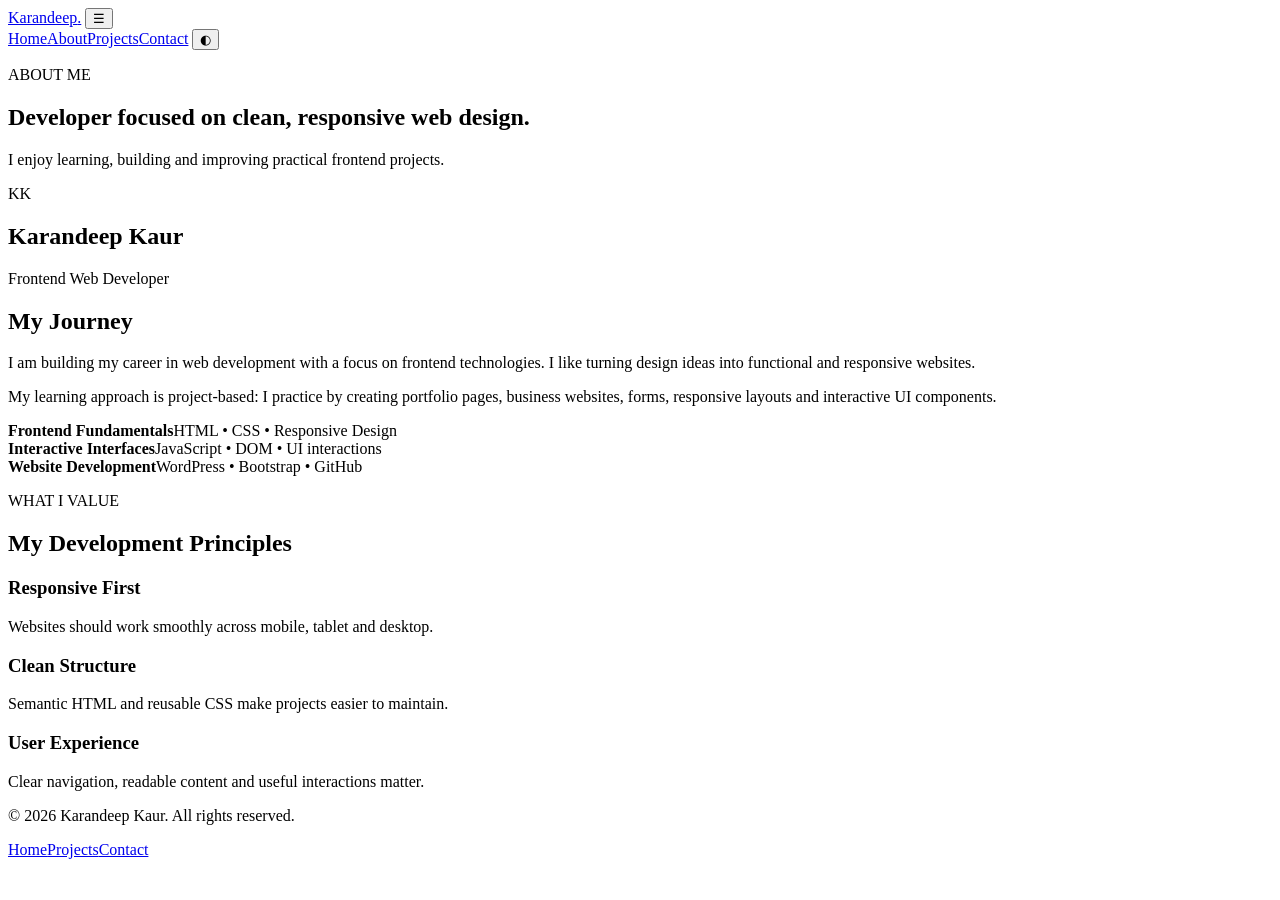
==== about.html @ b4bf6577 "Add files via upload" ====
<!DOCTYPE html>
<html lang="en">
<head>
  <meta charset="UTF-8">
  <meta name="viewport" content="width=device-width, initial-scale=1.0">
  <meta name="description" content="About Karandeep Kaur, frontend web developer.">
  <title>About | Karandeep Kaur</title>
  <link rel="stylesheet" href="css/style.css">
  <link rel="icon" type="image/png" href="assets/favicon.png">
</head>
<body>
<header class="site-header">
  <nav class="navbar container" aria-label="Main navigation">
    <a class="logo" href="index.html">Karandeep<span>.</span></a>
    <button class="menu-toggle" aria-label="Open navigation" aria-expanded="false">☰</button>
    <div class="nav-links">
      <a href="index.html">Home</a><a class="active" href="about.html">About</a><a href="projects.html">Projects</a><a href="contact.html">Contact</a>
      <button class="theme-toggle" type="button" aria-label="Toggle dark mode">◐</button>
    </div>
  </nav>
</header>

<main>
  <section class="page-hero">
    <div class="container reveal"><p class="eyebrow">ABOUT ME</p><h1>Developer focused on clean, responsive web design.</h1><p>I enjoy learning, building and improving practical frontend projects.</p></div>
  </section>

  <section class="section">
    <div class="container about-grid">
      <div class="about-profile reveal"><div class="profile-circle large">KK</div><h2>Karandeep Kaur</h2><p>Frontend Web Developer</p></div>
      <div class="reveal">
        <h2>My Journey</h2>
        <p>I am building my career in web development with a focus on frontend technologies. I like turning design ideas into functional and responsive websites.</p>
        <p>My learning approach is project-based: I practice by creating portfolio pages, business websites, forms, responsive layouts and interactive UI components.</p>
        <div class="timeline">
          <div><strong>Frontend Fundamentals</strong><span>HTML • CSS • Responsive Design</span></div>
          <div><strong>Interactive Interfaces</strong><span>JavaScript • DOM • UI interactions</span></div>
          <div><strong>Website Development</strong><span>WordPress • Bootstrap • GitHub</span></div>
        </div>
      </div>
    </div>
  </section>

  <section class="section section-alt">
    <div class="container">
      <div class="section-heading reveal"><p class="eyebrow">WHAT I VALUE</p><h2>My Development Principles</h2></div>
      <div class="values-grid">
        <article class="value-card reveal"><h3>Responsive First</h3><p>Websites should work smoothly across mobile, tablet and desktop.</p></article>
        <article class="value-card reveal"><h3>Clean Structure</h3><p>Semantic HTML and reusable CSS make projects easier to maintain.</p></article>
        <article class="value-card reveal"><h3>User Experience</h3><p>Clear navigation, readable content and useful interactions matter.</p></article>
      </div>
    </div>
  </section>
</main>

<footer class="footer"><div class="container footer-inner"><p>© 2026 Karandeep Kaur. All rights reserved.</p><div><a href="index.html">Home</a><a href="projects.html">Projects</a><a href="contact.html">Contact</a></div></div></footer>
<script src="js/script.js"></script>
</body>
</html>
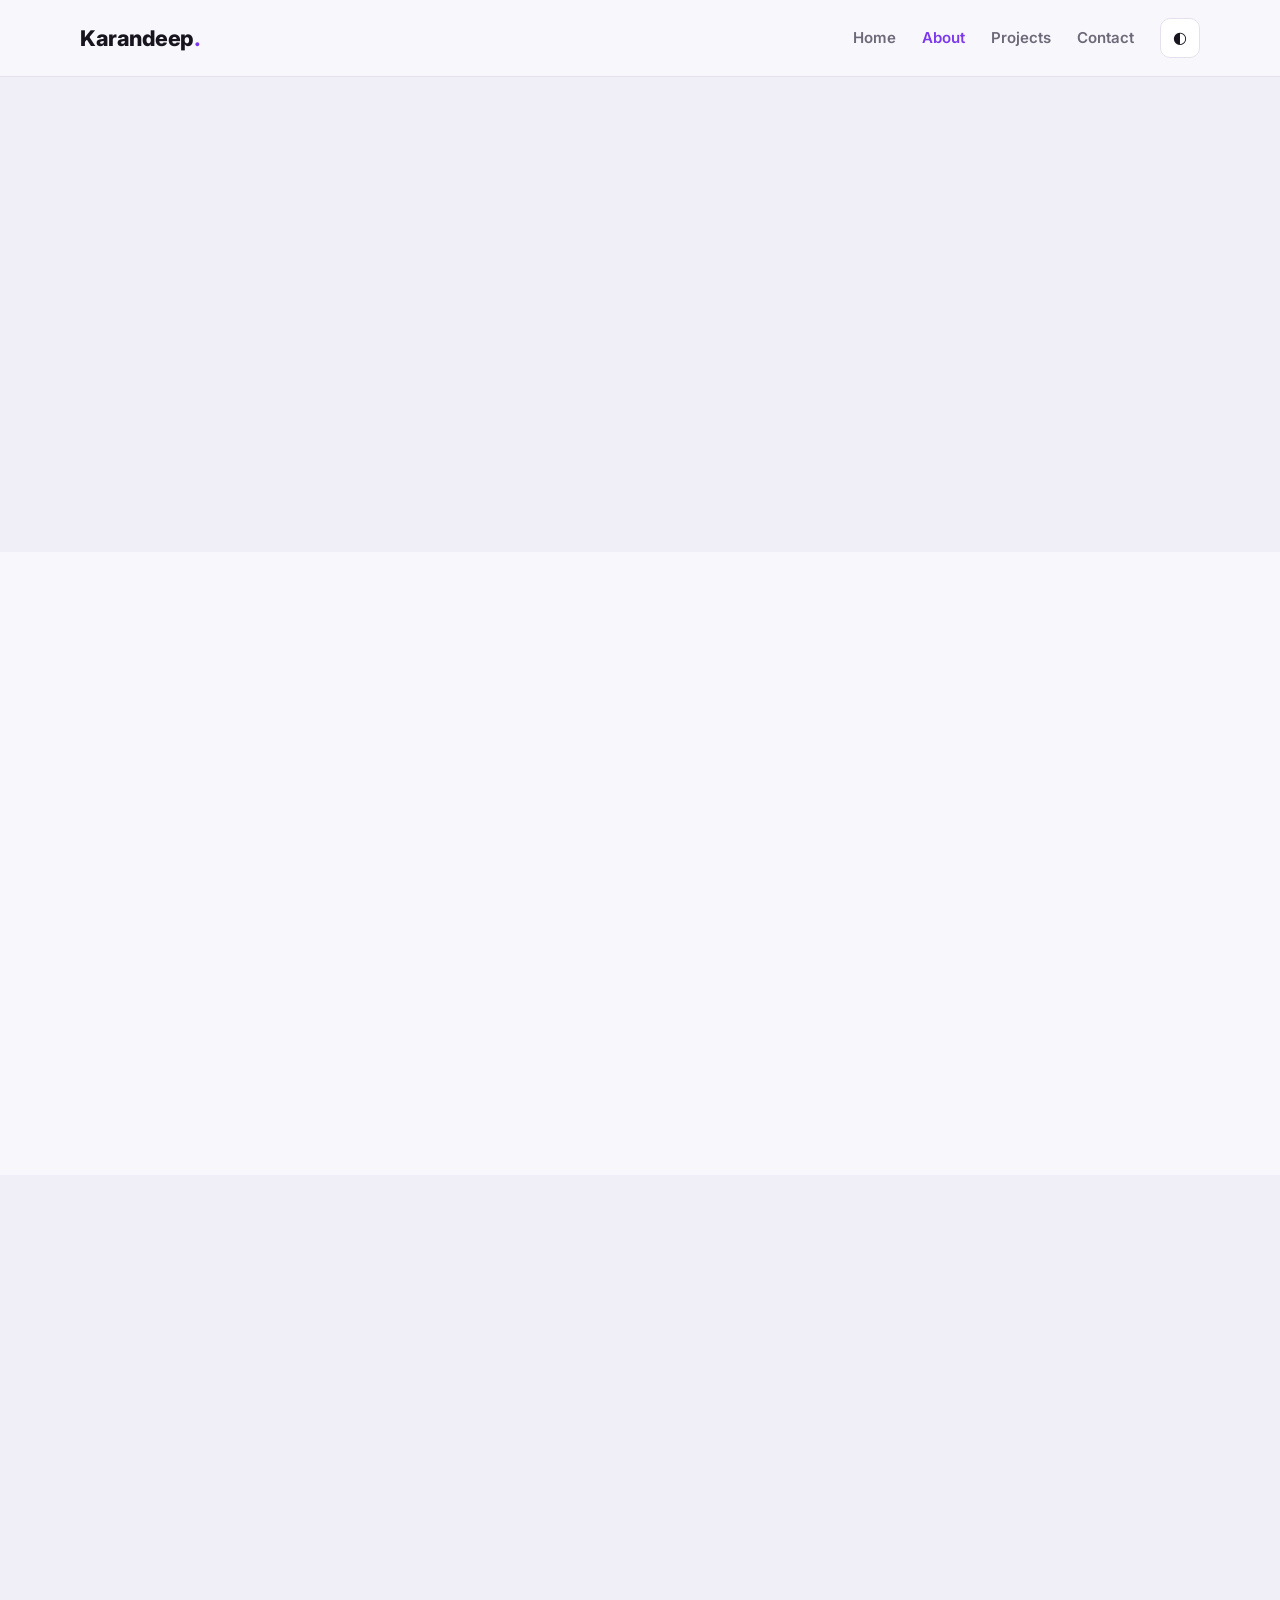
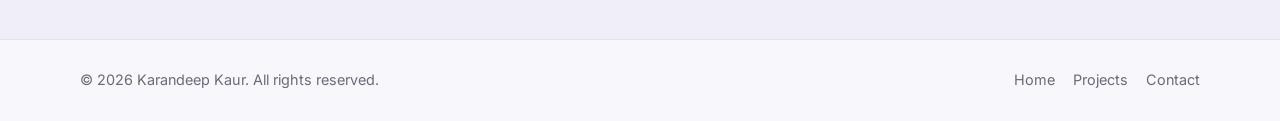
==== commit 6b201989: "Update about.html" ====
--- a/about.html
+++ b/about.html
@@ -5,7 +5,7 @@
   <meta name="viewport" content="width=device-width, initial-scale=1.0">
   <meta name="description" content="About Karandeep Kaur, frontend web developer.">
   <title>About | Karandeep Kaur</title>
-  <link rel="stylesheet" href="css/style.css">
+  <link rel="stylesheet" href="style.css">
   <link rel="icon" type="image/png" href="assets/favicon.png">
 </head>
 <body>
--- a/style.css
+++ b/style.css
@@ -0,0 +1,159 @@
+@import url('https://fonts.googleapis.com/css2?family=Inter:wght@400;500;600;700;800&display=swap');
+
+:root {
+  --bg: #f8f7fc;
+  --surface: #ffffff;
+  --surface-2: #f0eef7;
+  --text: #18151f;
+  --muted: #6e6978;
+  --primary: #7c3aed;
+  --primary-dark: #5b21b6;
+  --border: #e5e0ec;
+  --shadow: 0 18px 45px rgba(36, 24, 58, .10);
+  --radius: 20px;
+}
+
+body.dark {
+  --bg: #100d16;
+  --surface: #18131f;
+  --surface-2: #211a2b;
+  --text: #f7f3fb;
+  --muted: #b6acbf;
+  --border: #33283e;
+  --shadow: 0 18px 45px rgba(0, 0, 0, .30);
+}
+
+* { box-sizing: border-box; margin: 0; padding: 0; }
+html { scroll-behavior: smooth; }
+body { font-family: Inter, Arial, sans-serif; background: var(--bg); color: var(--text); line-height: 1.7; transition: background .25s, color .25s; }
+a { color: inherit; text-decoration: none; }
+button, input, textarea { font: inherit; }
+.container { width: min(1120px, 92%); margin-inline: auto; }
+
+.site-header { position: sticky; top: 0; z-index: 100; background: color-mix(in srgb, var(--bg) 88%, transparent); backdrop-filter: blur(14px); border-bottom: 1px solid var(--border); }
+.navbar { min-height: 76px; display: flex; align-items: center; justify-content: space-between; gap: 20px; }
+.logo { font-size: 1.35rem; font-weight: 800; letter-spacing: -.5px; }
+.logo span, .hero h1 span { color: var(--primary); }
+.nav-links { display: flex; align-items: center; gap: 26px; }
+.nav-links a { color: var(--muted); font-weight: 600; font-size: .94rem; }
+.nav-links a:hover, .nav-links a.active { color: var(--primary); }
+.theme-toggle, .menu-toggle { border: 1px solid var(--border); background: var(--surface); color: var(--text); cursor: pointer; border-radius: 10px; }
+.theme-toggle { width: 40px; height: 40px; }
+.menu-toggle { display: none; width: 42px; height: 42px; font-size: 1.2rem; }
+
+.hero { min-height: 650px; display: grid; grid-template-columns: 1.25fr .75fr; align-items: center; gap: 70px; padding-block: 80px; }
+.eyebrow { color: var(--primary); font-size: .78rem; font-weight: 800; letter-spacing: 2px; margin-bottom: 12px; }
+.hero h1 { font-size: clamp(2.5rem, 6vw, 5rem); line-height: 1.05; letter-spacing: -3px; margin-bottom: 14px; }
+.hero h2 { font-size: clamp(1.2rem, 2vw, 1.65rem); max-width: 650px; margin-bottom: 18px; }
+.hero-text, .page-hero p, .section-heading p { color: var(--muted); max-width: 680px; }
+.hero-actions { display: flex; gap: 12px; flex-wrap: wrap; margin: 30px 0 18px; }
+.btn { display: inline-flex; align-items: center; justify-content: center; padding: 12px 20px; border-radius: 12px; font-weight: 700; border: 1px solid transparent; transition: transform .2s, background .2s; cursor: pointer; }
+.btn:hover { transform: translateY(-2px); }
+.btn-primary { background: var(--primary); color: white; }
+.btn-primary:hover { background: var(--primary-dark); }
+.btn-secondary { border-color: var(--border); background: var(--surface); }
+.social-row { display: flex; gap: 18px; color: var(--muted); font-weight: 600; }
+.social-row a:hover { color: var(--primary); }
+
+.hero-card { background: var(--surface); border: 1px solid var(--border); box-shadow: var(--shadow); border-radius: 28px; padding: 36px; }
+.profile-circle { width: 130px; height: 130px; display: grid; place-items: center; border-radius: 50%; background: linear-gradient(135deg, #7c3aed, #c084fc); color: white; font-size: 2.4rem; font-weight: 800; margin-bottom: 28px; }
+.profile-circle.large { width: 180px; height: 180px; margin-inline: auto; }
+.card-label { color: var(--muted); font-size: .75rem; font-weight: 800; letter-spacing: 1.5px; }
+.hero-card h3 { font-size: 1.55rem; margin: 8px 0; }
+.hero-card > p:not(.card-label) { color: var(--muted); }
+.mini-stats { display: grid; grid-template-columns: repeat(3, 1fr); gap: 8px; margin-top: 30px; }
+.mini-stats div { background: var(--surface-2); padding: 12px; border-radius: 12px; text-align: center; }
+.mini-stats strong, .mini-stats span { display: block; }
+.mini-stats span { color: var(--muted); font-size: .7rem; }
+
+.section { padding: 95px 0; }
+.section-alt { background: var(--surface-2); }
+.section-heading { margin-bottom: 42px; }
+.section-heading h2, .split-section h2, .contact-info h2 { font-size: clamp(2rem, 4vw, 3rem); line-height: 1.15; letter-spacing: -1.5px; }
+.skills-grid, .project-grid, .values-grid { display: grid; grid-template-columns: repeat(3, 1fr); gap: 20px; }
+.skill-card, .value-card, .project-card { background: var(--surface); border: 1px solid var(--border); border-radius: var(--radius); box-shadow: var(--shadow); }
+.skill-card { padding: 28px; }
+.skill-card span { color: var(--primary); font-weight: 800; }
+.skill-card h3 { margin: 8px 0; }
+.skill-card p, .value-card p, .project-body p { color: var(--muted); }
+.split-section { display: grid; grid-template-columns: 1fr 1fr; gap: 70px; align-items: start; }
+.text-link, .project-body a { display: inline-block; color: var(--primary); font-weight: 700; margin-top: 15px; }
+
+.project-card { overflow: hidden; }
+.project-visual { height: 180px; display: grid; place-items: center; font-size: 1.5rem; font-weight: 800; color: white; }
+.project-card:last-child{grid-column: 1/-1; max-width: 600px; margin: 0 auto;}
+.visual-one { background: linear-gradient(135deg, #4c1d95, #8b5cf6); }
+.visual-two { background: linear-gradient(135deg, #9a3412, #fb923c); }
+.visual-three { background: linear-gradient(135deg, #075985, #38bdf8); }
+.visual-four { background: linear-gradient(135deg, #14532d, #4ade80); }
+.project-body { padding: 24px; }
+.project-body > span { color: var(--primary); font-size: .75rem; font-weight: 800; letter-spacing: 1px; }
+.project-body h2, .project-body h3 { margin: 7px 0; }
+.tag-list { display: flex; flex-wrap: wrap; gap: 7px; list-style: none; margin-top: 16px; }
+.tag-list li { padding: 5px 9px; background: var(--surface-2); border-radius: 7px; font-size: .72rem; color: var(--muted); }
+
+.cta-section { padding: 30px 0 90px; }
+.cta-box { background: var(--surface); border: 1px solid var(--border); box-shadow: var(--shadow); border-radius: 24px; padding: 42px; display: flex; align-items: center; justify-content: space-between; gap: 30px; }
+.cta-box h2 { font-size: 2rem; margin-bottom: 5px; }
+.cta-box p:not(.eyebrow) { color: var(--muted); }
+
+.page-hero { padding: 100px 0 75px; background: var(--surface-2); }
+.page-hero h1 { max-width: 820px; font-size: clamp(2.4rem, 6vw, 4.4rem); line-height: 1.05; letter-spacing: -2px; margin-bottom: 18px; }
+
+.about-grid, .contact-grid { display: grid; grid-template-columns: .75fr 1.25fr; gap: 70px; align-items: start; }
+.about-profile { text-align: center; background: var(--surface); border: 1px solid var(--border); border-radius: var(--radius); padding: 40px 20px; box-shadow: var(--shadow); }
+.about-profile p { color: var(--muted); }
+.timeline { margin-top: 28px; display: grid; gap: 14px; }
+.timeline div { border-left: 3px solid var(--primary); padding: 12px 18px; background: var(--surface-2); border-radius: 0 12px 12px 0; }
+.timeline strong, .timeline span { display: block; }
+.timeline span { color: var(--muted); font-size: .9rem; }
+.values-grid { grid-template-columns: repeat(3, 1fr); }
+.value-card { padding: 28px; }
+
+.filter-row { display: flex; flex-wrap: wrap; gap: 10px; margin-bottom: 30px; }
+.filter-btn { border: 1px solid var(--border); background: var(--surface); color: var(--text); padding: 9px 15px; border-radius: 9px; cursor: pointer; font-weight: 600; }
+.filter-btn.active, .filter-btn:hover { background: var(--primary); color: white; border-color: var(--primary); }
+.filter-item.hidden { display: none; }
+.project-grid-large { grid-template-columns: repeat(2, 1fr); }
+
+.contact-list { display: grid; gap: 12px; margin: 25px 0; }
+.contact-list a { background: var(--surface); border: 1px solid var(--border); border-radius: 13px; padding: 15px 18px; }
+.contact-list strong, .contact-list span { display: block; }
+.contact-list span { color: var(--muted); font-size: .9rem; }
+.contact-form { background: var(--surface); border: 1px solid var(--border); box-shadow: var(--shadow); padding: 30px; border-radius: var(--radius); }
+.form-row { margin-bottom: 18px; }
+.form-row label { display: block; font-weight: 700; margin-bottom: 7px; }
+.form-row input, .form-row textarea { width: 100%; border: 1px solid var(--border); background: var(--bg); color: var(--text); border-radius: 10px; padding: 12px 14px; outline: none; }
+.form-row input:focus, .form-row textarea:focus { border-color: var(--primary); box-shadow: 0 0 0 3px rgba(124,58,237,.12); }
+.form-note { margin-top: 14px; color: var(--primary); font-weight: 600; }
+
+.footer { border-top: 1px solid var(--border); padding: 28px 0; }
+.footer-inner { display: flex; justify-content: space-between; gap: 20px; color: var(--muted); font-size: .9rem; }
+.footer-inner div { display: flex; gap: 18px; }
+.footer a:hover { color: var(--primary); }
+
+.reveal { opacity: 0; transform: translateY(20px); transition: opacity .65s ease, transform .65s ease; }
+.reveal.visible { opacity: 1; transform: none; }
+
+@media (max-width: 850px) {
+  .menu-toggle { display: block; }
+  .nav-links { position: absolute; top: 76px; left: 0; right: 0; padding: 18px 4%; background: var(--surface); border-bottom: 1px solid var(--border); display: none; flex-direction: column; align-items: stretch; }
+  .nav-links.open { display: flex; }
+  .theme-toggle { align-self: flex-start; }
+  .hero, .split-section, .about-grid, .contact-grid { grid-template-columns: 1fr; gap: 40px; }
+  .skills-grid, .values-grid { grid-template-columns: repeat(2, 1fr); }
+  .hero { padding-block: 60px; }
+  .project-grid, .project-grid-large { grid-template-columns: 1fr; }
+  .cta-box { flex-direction: column; align-items: flex-start; }
+}
+
+@media (max-width: 560px) {
+  .hero h1 { letter-spacing: -2px; }
+  .skills-grid, .values-grid { grid-template-columns: 1fr; }
+  .section { padding: 70px 0; }
+  .page-hero { padding: 75px 0 55px; }
+  .mini-stats { grid-template-columns: 1fr; }
+  .footer-inner { flex-direction: column; }
+  .footer-inner div { flex-wrap: wrap; }
+  .contact-form { padding: 22px; }
+}
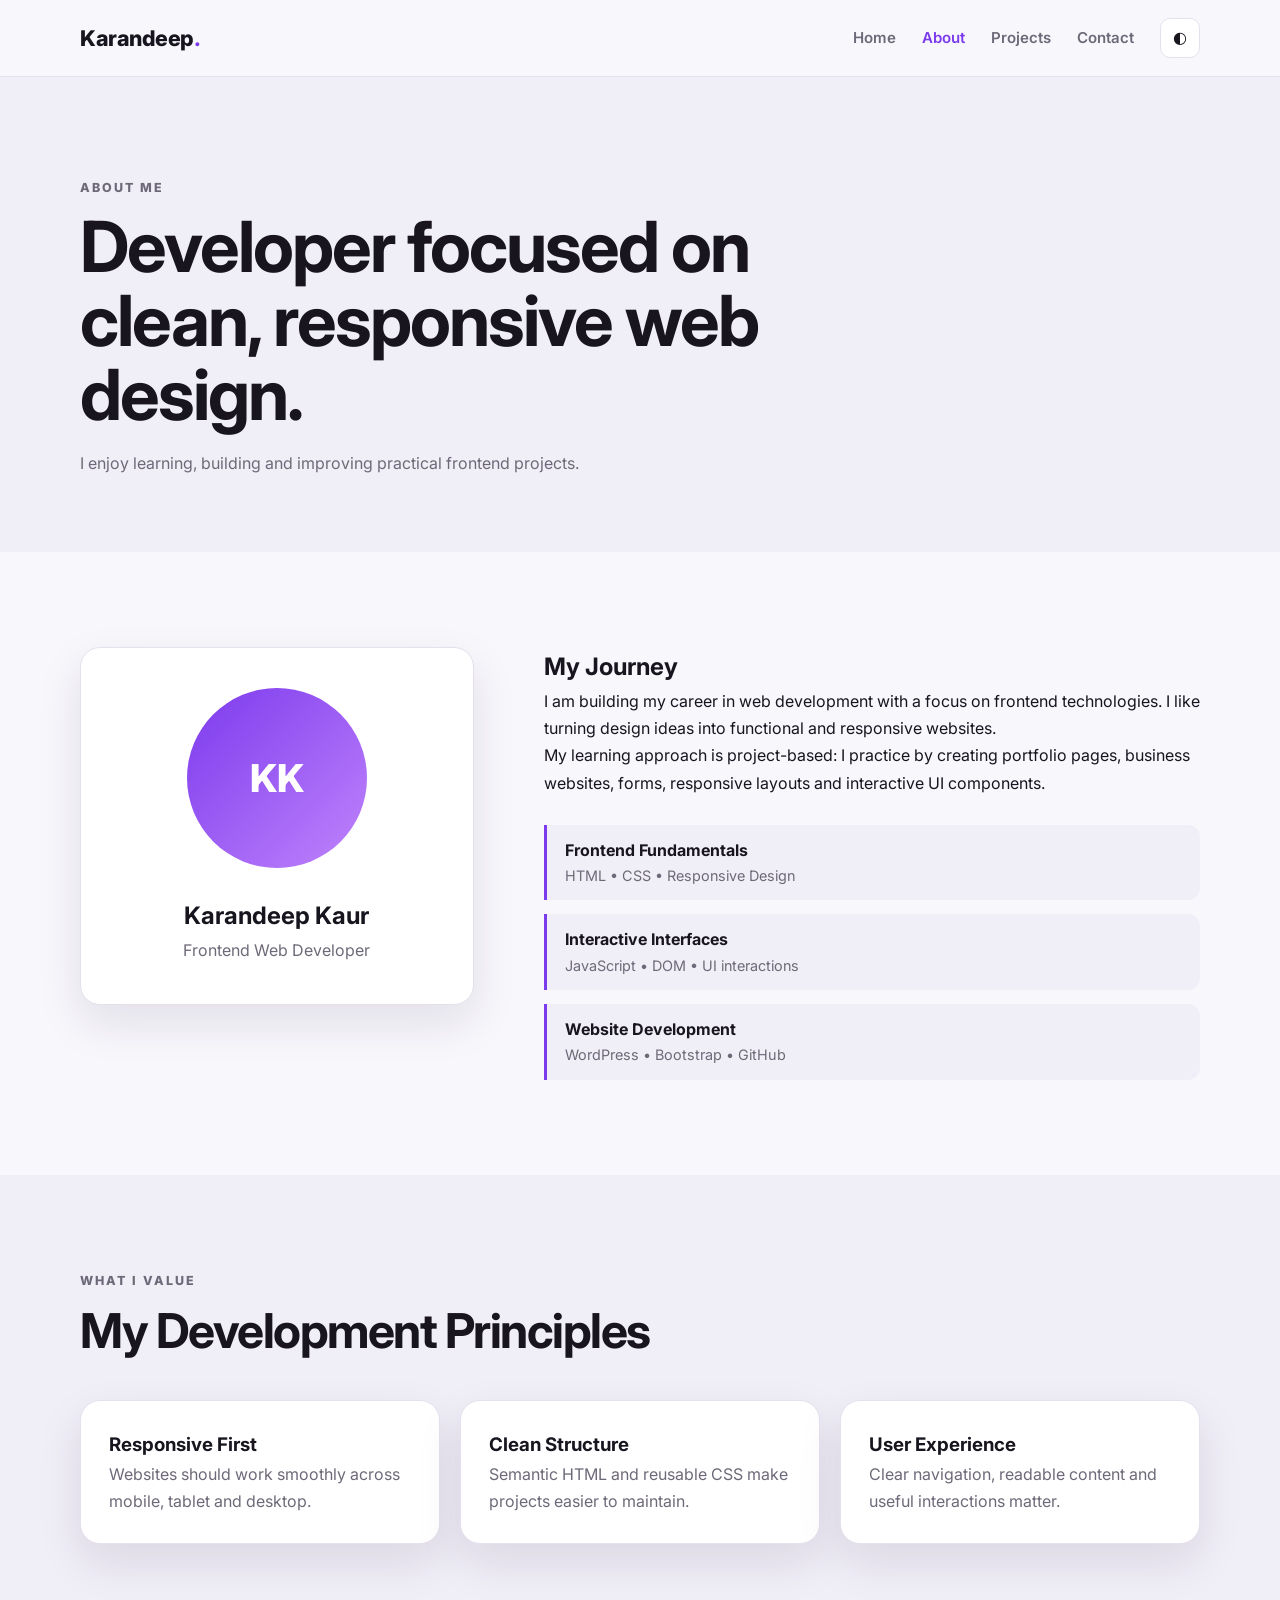
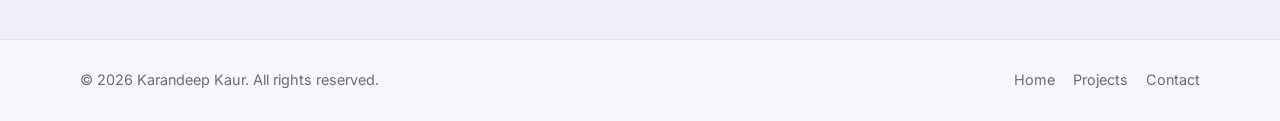
==== commit 62300764: "Update about.html" ====
--- a/about.html
+++ b/about.html
@@ -54,6 +54,6 @@
 </main>
 
 <footer class="footer"><div class="container footer-inner"><p>© 2026 Karandeep Kaur. All rights reserved.</p><div><a href="index.html">Home</a><a href="projects.html">Projects</a><a href="contact.html">Contact</a></div></div></footer>
-<script src="js/script.js"></script>
+<script src="script.js"></script>
 </body>
 </html>
--- a/style.css
+++ b/style.css
@@ -132,7 +132,7 @@
 .footer-inner div { display: flex; gap: 18px; }
 .footer a:hover { color: var(--primary); }
 
-.reveal { opacity: 0; transform: translateY(20px); transition: opacity .65s ease, transform .65s ease; }
+.reveal { opacity: 1; transform: none; transition: opacity .65s ease, transform .65s ease;}
 .reveal.visible { opacity: 1; transform: none; }
 
 @media (max-width: 850px) {
